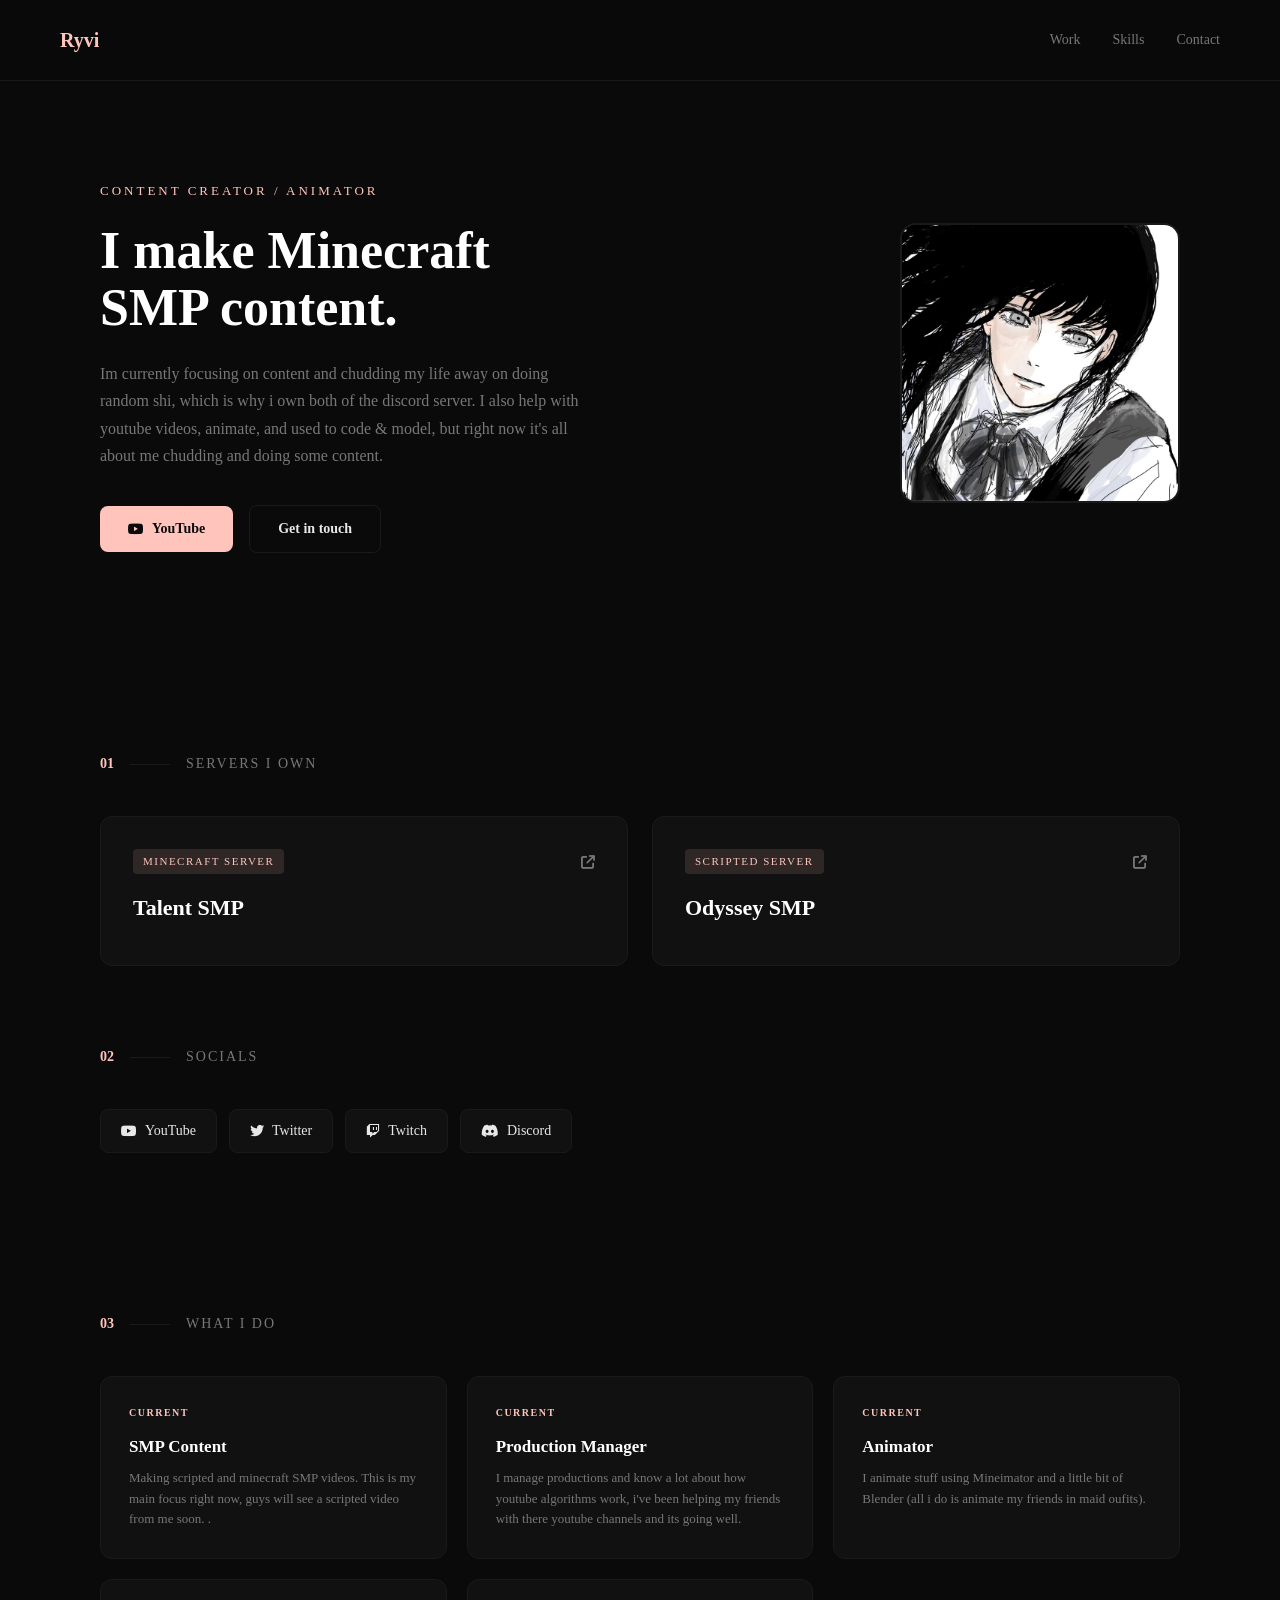
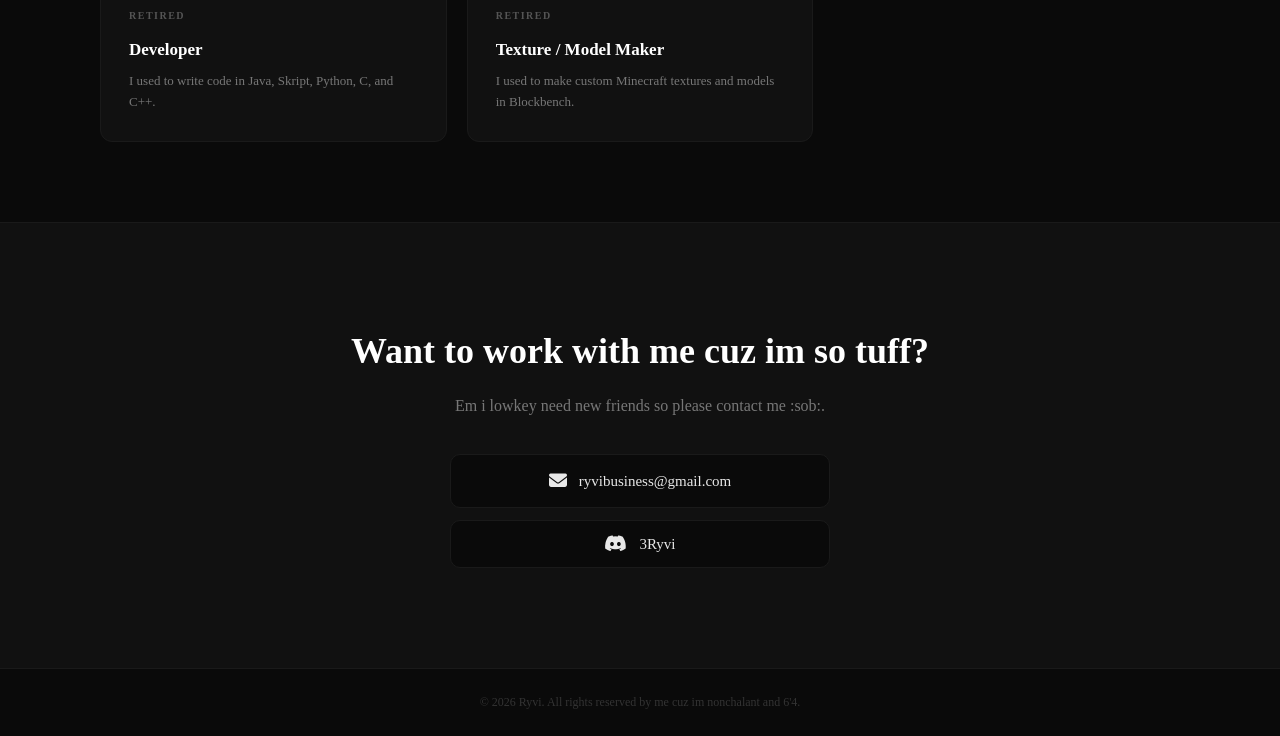
==== index.html @ 3d27b38e "Add files via upload" ====
<!DOCTYPE html>
<html lang="en">
<head>
    <meta charset="UTF-8">
    <meta name="viewport" content="width=device-width, initial-scale=1.0">
    <title>Cute femboy shi</title>
    <link rel="stylesheet" href="https://cdnjs.cloudflare.com/ajax/libs/font-awesome/6.4.0/css/all.min.css">
    <link rel="stylesheet" href="style.css">
</head>
<body>

    <nav>
        <a href="#" class="nav-name">Ryvi</a>
        <div class="nav-right">
            <a href="#work">Work</a>
            <a href="#skills">Skills</a>
            <a href="#contact">Contact</a>
        </div>
    </nav>

    <!-- HERO -->
    <section class="hero">
        <div class="hero-left">
            <p class="label">content creator / animator</p>
            <h1>I make Minecraft<br>SMP content.</h1>
            <p class="hero-desc">Im currently focusing on content and chudding my life away on doing random shi, which is why i own both of the discord server. I also help with youtube videos, animate, and used to code & model, but right now it's all about me chudding and doing some content.</p>
            <div class="hero-links">
                <a href="https://www.youtube.com/@3Ryvi" target="_blank" class="btn-primary"><i class="fab fa-youtube"></i> YouTube</a>
                <a href="#contact" class="btn-outline">Get in touch</a>
            </div>
        </div>
        <div class="hero-right">
            <img src="pfp.jpg" alt="Ryvi" class="hero-img" onerror="this.src='https://ui-avatars.com/api/?name=R&background=FFC5BD&color=0a0a0a&size=300&font-size=0.45&bold=true'">
        </div>
    </section>

    <!-- WORK / SERVERS -->
    <section class="work" id="work">
        <div class="section-label">
            <span class="label-num">01</span>
            <span class="label-line"></span>
            <span class="label-text">Servers I Own</span>
        </div>

        <div class="project-grid">
            <a href="https://discord.gg/pHxpQWbKGr" target="_blank" class="project-card">
                <div class="project-top">
                    <span class="project-tag">Minecraft Server</span>
                    <i class="fas fa-arrow-up-right-from-square project-icon"></i>
                </div>
                <h2>Talent SMP</h2>
            </a>
            <a href="https://discord.gg/6WhpZ3R9Uc" target="_blank" class="project-card">
                <div class="project-top">
                    <span class="project-tag">Scripted Server</span>
                    <i class="fas fa-arrow-up-right-from-square project-icon"></i>
                </div>
                <h2>Odyssey SMP</h2>
            </a>
        </div>

        <div class="section-label" style="margin-top: 80px;">
            <span class="label-num">02</span>
            <span class="label-line"></span>
            <span class="label-text">Socials</span>
        </div>

        <div class="socials-row">
            <a href="https://www.youtube.com/@3Ryvi" target="_blank" class="social-chip"><i class="fab fa-youtube"></i> YouTube</a>
            <a href="https://x.com/3Ryvi" target="_blank" class="social-chip"><i class="fab fa-twitter"></i> Twitter</a>
            <a href="https://www.twitch.tv/ryviaim" target="_blank" class="social-chip"><i class="fab fa-twitch"></i> Twitch</a>
            <button onclick="copyDiscord()" id="discord-chip" class="social-chip"><i class="fab fa-discord"></i> Discord</button>
        </div>
    </section>

    <!-- SKILLS -->
    <section class="skills" id="skills">
        <div class="section-label">
            <span class="label-num">03</span>
            <span class="label-line"></span>
            <span class="label-text">What I Do</span>
        </div>

        <div class="skills-grid">
            <div class="skill-block">
                <div class="skill-status current">current</div>
                <h3>SMP Content</h3>
                <p>Making scripted and minecraft SMP videos. This is my main focus right now, guys will see a scripted video from me soon. .</p>
            </div>
            <div class="skill-block">
                <div class="skill-status current">current</div>
                <h3>Production Manager</h3>
                <p>I manage productions and know a lot about how youtube algorithms work, i've been helping my friends with there youtube channels and its going well.</p>
            </div>
            <div class="skill-block">
                <div class="skill-status current">current</div>
                <h3>Animator</h3>
                <p>I animate stuff using Mineimator and a little bit of Blender (all i do is animate my friends in maid oufits).</p>
            </div>
            <div class="skill-block">
                <div class="skill-status retired">retired</div>
                <h3>Developer</h3>
                <p>I used to write code in Java, Skript, Python, C, and C++.</p>
            </div>
            <div class="skill-block">
                <div class="skill-status retired">retired</div>
                <h3>Texture / Model Maker</h3>
                <p>I used to make custom Minecraft textures and models in Blockbench.</p>
            </div>
        </div>
    </section>

    <!-- CONTACT -->
    <section class="contact" id="contact">
        <div class="contact-inner">
            <h2>Want to work with me cuz im so tuff?</h2>
            <p>Em i lowkey need new friends so please contact me :sob:.</p>
            <div class="contact-methods">
                <a href="mailto:ryvibusiness@gmail.com" class="contact-link">
                    <i class="fas fa-envelope"></i>
                    <span>ryvibusiness@gmail.com</span>
                </a>
                <button onclick="copyDiscord()" id="discord-contact" class="contact-link">
                    <i class="fab fa-discord"></i>
                    <span>3Ryvi</span>
                </button>
            </div>
        </div>
    </section>

    <footer>
        <p>&copy; 2026 Ryvi. All rights reserved by me cuz im nonchalant and 6'4.</p>
    </footer>

    <script>
        function copyDiscord() {
            navigator.clipboard.writeText('3Ryvi').then(() => {
                // Update chip
                const chip = document.getElementById('discord-chip');
                chip.innerHTML = '<i class="fas fa-check"></i> Copied!';
                // Update contact link
                const cl = document.getElementById('discord-contact');
                if (cl) cl.querySelector('span').textContent = 'Copied!';

                setTimeout(() => {
                    chip.innerHTML = '<i class="fab fa-discord"></i> Discord';
                    if (cl) cl.querySelector('span').textContent = '3Ryvi';
                }, 2000);
            });
        }

        // Simple scroll reveal
        const reveals = document.querySelectorAll('.project-card, .skill-block, .contact-inner');
        const obs = new IntersectionObserver((entries) => {
            entries.forEach(e => {
                if (e.isIntersecting) {
                    e.target.classList.add('visible');
                }
            });
        }, { threshold: 0.15 });
        reveals.forEach(el => obs.observe(el));
    </script>
</body>
</html>
---- style.css ----
/* ===== RESET & BASE ===== */
* {
    margin: 0;
    padding: 0;
    box-sizing: border-box;
}

:root {
    --bg: #0a0a0a;
    --surface: #111111;
    --border: #1a1a1a;
    --pink: #FFC5BD;
    --pink-dim: rgba(255, 197, 189, 0.12);
    --text: #e8e8e8;
    --muted: #777;
}

html {
    scroll-behavior: smooth;
}

body {
    background: var(--bg);
    color: var(--text);
    font-family: 'Comic Sans MS', 'Comic Sans', cursive;
    line-height: 1.6;
    -webkit-font-smoothing: antialiased;
}

::selection {
    background: var(--pink);
    color: #000;
}

a {
    text-decoration: none;
    color: inherit;
}

/* ===== NAV ===== */
nav {
    display: flex;
    justify-content: space-between;
    align-items: center;
    padding: 24px 60px;
    position: sticky;
    top: 0;
    z-index: 50;
    background: rgba(10, 10, 10, 0.85);
    backdrop-filter: blur(10px);
    border-bottom: 1px solid var(--border);
}

.nav-name {
    font-size: 20px;
    font-weight: bold;
    color: var(--pink);
}

.nav-right {
    display: flex;
    gap: 32px;
}

.nav-right a {
    font-size: 14px;
    color: var(--muted);
    transition: color 0.25s;
}

.nav-right a:hover {
    color: var(--text);
}

/* ===== HERO ===== */
.hero {
    display: flex;
    align-items: center;
    justify-content: space-between;
    padding: 100px 60px 120px;
    max-width: 1200px;
    margin: 0 auto;
    gap: 60px;
}

.hero-left {
    max-width: 600px;
}

.label {
    font-size: 13px;
    text-transform: uppercase;
    letter-spacing: 3px;
    color: var(--pink);
    margin-bottom: 20px;
}

.hero h1 {
    font-size: 52px;
    line-height: 1.1;
    margin-bottom: 24px;
    color: #fff;
}

.hero-desc {
    font-size: 16px;
    color: var(--muted);
    max-width: 480px;
    margin-bottom: 36px;
    line-height: 1.7;
}

.hero-links {
    display: flex;
    gap: 16px;
    align-items: center;
}

.btn-primary {
    display: inline-flex;
    align-items: center;
    gap: 8px;
    background: var(--pink);
    color: #0a0a0a;
    padding: 12px 28px;
    border-radius: 8px;
    font-weight: bold;
    font-size: 14px;
    font-family: inherit;
    transition: transform 0.2s, box-shadow 0.2s;
}

.btn-primary:hover {
    transform: translateY(-2px);
    box-shadow: 0 8px 24px rgba(255, 197, 189, 0.25);
}

.btn-outline {
    display: inline-flex;
    align-items: center;
    gap: 8px;
    border: 1px solid var(--border);
    color: var(--text);
    padding: 12px 28px;
    border-radius: 8px;
    font-weight: bold;
    font-size: 14px;
    font-family: inherit;
    transition: border-color 0.25s;
}

.btn-outline:hover {
    border-color: var(--pink);
    color: var(--pink);
}

.hero-right {
    flex-shrink: 0;
}

.hero-img {
    width: 280px;
    height: 280px;
    object-fit: cover;
    border-radius: 16px;
    border: 2px solid var(--border);
}

/* ===== SECTIONS ===== */
.work, .skills {
    max-width: 1200px;
    margin: 0 auto;
    padding: 80px 60px;
}

.section-label {
    display: flex;
    align-items: center;
    gap: 16px;
    margin-bottom: 40px;
}

.label-num {
    font-size: 14px;
    color: var(--pink);
    font-weight: bold;
}

.label-line {
    width: 40px;
    height: 1px;
    background: var(--border);
}

.label-text {
    font-size: 14px;
    text-transform: uppercase;
    letter-spacing: 2px;
    color: var(--muted);
}

/* ===== PROJECT CARDS ===== */
.project-grid {
    display: grid;
    grid-template-columns: 1fr 1fr;
    gap: 24px;
}

.project-card {
    background: var(--surface);
    border: 1px solid var(--border);
    border-radius: 12px;
    padding: 32px;
    transition: transform 0.3s, border-color 0.3s;
    opacity: 0;
    transform: translateY(20px);
    transition: opacity 0.5s, transform 0.5s, border-color 0.3s;
}

.project-card.visible {
    opacity: 1;
    transform: translateY(0);
}

.project-card:hover {
    border-color: var(--pink);
    transform: translateY(-4px);
}

.project-card.visible:hover {
    transform: translateY(-4px);
}

.project-top {
    display: flex;
    justify-content: space-between;
    align-items: center;
    margin-bottom: 16px;
}

.project-tag {
    font-size: 11px;
    text-transform: uppercase;
    letter-spacing: 1.5px;
    color: var(--pink);
    background: var(--pink-dim);
    padding: 4px 10px;
    border-radius: 4px;
}

.project-icon {
    color: var(--muted);
    font-size: 14px;
    transition: color 0.25s;
}

.project-card:hover .project-icon {
    color: var(--pink);
}

.project-card h2 {
    font-size: 22px;
    margin-bottom: 8px;
    color: #fff;
}

.project-card p {
    font-size: 14px;
    color: var(--muted);
    line-height: 1.5;
}

/* ===== SOCIALS ROW ===== */
.socials-row {
    display: flex;
    gap: 12px;
    flex-wrap: wrap;
}

.social-chip {
    display: inline-flex;
    align-items: center;
    gap: 8px;
    padding: 10px 20px;
    border-radius: 8px;
    background: var(--surface);
    border: 1px solid var(--border);
    color: var(--text);
    font-size: 14px;
    font-family: inherit;
    cursor: pointer;
    transition: border-color 0.25s, color 0.25s;
}

.social-chip:hover {
    border-color: var(--pink);
    color: var(--pink);
}

/* ===== SKILLS GRID ===== */
.skills-grid {
    display: grid;
    grid-template-columns: repeat(3, 1fr);
    gap: 20px;
}

.skill-block {
    background: var(--surface);
    border: 1px solid var(--border);
    border-radius: 12px;
    padding: 28px;
    opacity: 0;
    transform: translateY(20px);
    transition: opacity 0.5s, transform 0.5s, border-color 0.3s;
}

.skill-block.visible {
    opacity: 1;
    transform: translateY(0);
}

.skill-block:hover {
    border-color: #222;
}

.skill-status {
    font-size: 10px;
    text-transform: uppercase;
    letter-spacing: 1.5px;
    font-weight: bold;
    margin-bottom: 12px;
}

.skill-status.current {
    color: var(--pink);
}

.skill-status.retired {
    color: #555;
}

.skill-block h3 {
    font-size: 17px;
    margin-bottom: 8px;
    color: #fff;
}

.skill-block p {
    font-size: 13px;
    color: var(--muted);
    line-height: 1.6;
}

/* ===== CONTACT ===== */
.contact {
    background: var(--surface);
    border-top: 1px solid var(--border);
    padding: 100px 60px;
}

.contact-inner {
    max-width: 600px;
    margin: 0 auto;
    text-align: center;
    opacity: 0;
    transform: translateY(20px);
    transition: opacity 0.5s, transform 0.5s;
}

.contact-inner.visible {
    opacity: 1;
    transform: translateY(0);
}

.contact h2 {
    font-size: 36px;
    margin-bottom: 12px;
    color: #fff;
}

.contact > .contact-inner > p {
    color: var(--muted);
    font-size: 16px;
    margin-bottom: 36px;
}

.contact-methods {
    display: flex;
    flex-direction: column;
    gap: 12px;
    align-items: center;
}

.contact-link {
    display: inline-flex;
    align-items: center;
    gap: 12px;
    padding: 14px 28px;
    border: 1px solid var(--border);
    border-radius: 10px;
    background: var(--bg);
    color: var(--text);
    font-size: 15px;
    font-family: inherit;
    cursor: pointer;
    transition: border-color 0.25s;
    width: 100%;
    max-width: 380px;
    justify-content: center;
}

.contact-link:hover {
    border-color: var(--pink);
    color: var(--pink);
}

.contact-link i {
    font-size: 18px;
}

/* ===== FOOTER ===== */
footer {
    padding: 24px 60px;
    border-top: 1px solid var(--border);
    text-align: center;
}

footer p {
    font-size: 12px;
    color: #333;
}

/* ===== SCROLLBAR ===== */
::-webkit-scrollbar {
    width: 6px;
}

::-webkit-scrollbar-track {
    background: var(--bg);
}

::-webkit-scrollbar-thumb {
    background: #222;
    border-radius: 3px;
}

/* ===== RESPONSIVE ===== */
@media (max-width: 900px) {
    .hero {
        flex-direction: column;
        text-align: center;
        padding: 60px 24px 80px;
    }
    .hero-desc {
        margin-left: auto;
        margin-right: auto;
    }
    .hero-links {
        justify-content: center;
    }
    .hero h1 {
        font-size: 36px;
    }
    nav {
        padding: 16px 24px;
    }
    .work, .skills {
        padding: 60px 24px;
    }
    .project-grid {
        grid-template-columns: 1fr;
    }
    .skills-grid {
        grid-template-columns: 1fr 1fr;
    }
    .contact {
        padding: 60px 24px;
    }
}

@media (max-width: 600px) {
    .skills-grid {
        grid-template-columns: 1fr;
    }
    .nav-right {
        gap: 20px;
    }
    .hero h1 {
        font-size: 30px;
    }
}
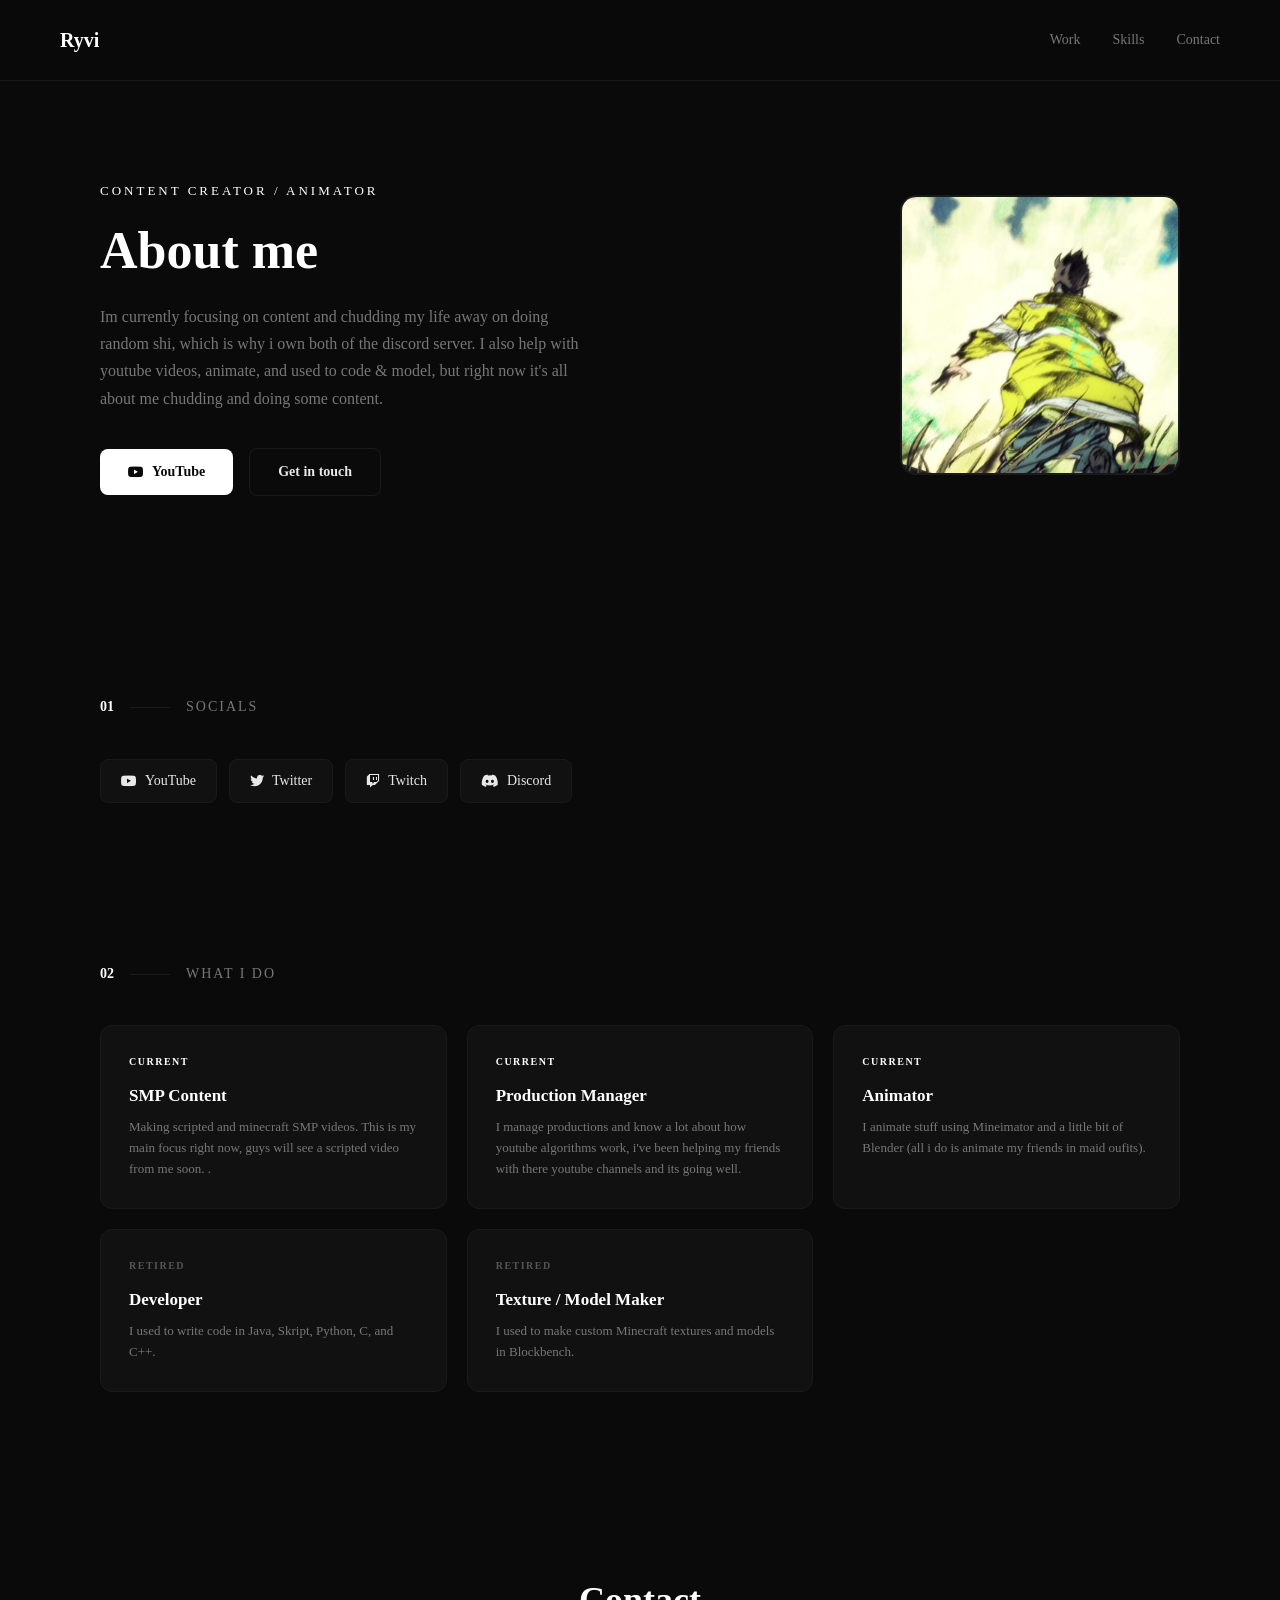
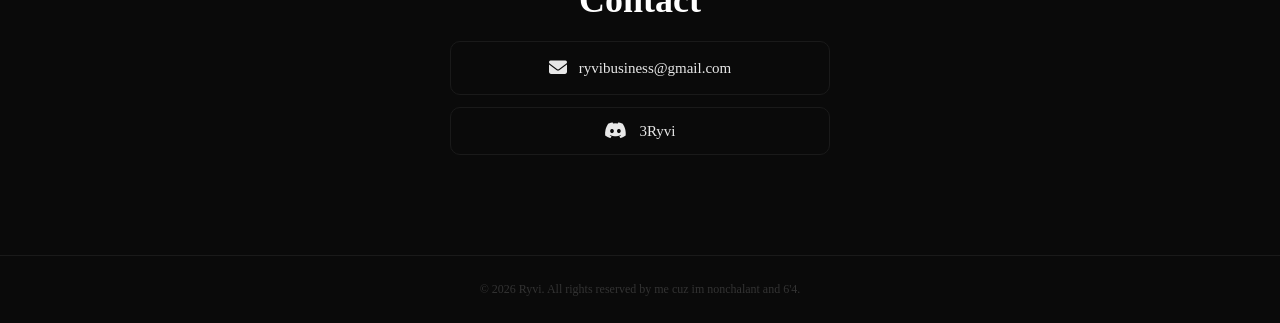
==== commit 879c16f1: "Add files via upload" ====
--- a/index.html
+++ b/index.html
@@ -3,7 +3,7 @@
 <head>
     <meta charset="UTF-8">
     <meta name="viewport" content="width=device-width, initial-scale=1.0">
-    <title>Cute femboy shi</title>
+    <title>Cute kawaii shi</title>
     <link rel="stylesheet" href="https://cdnjs.cloudflare.com/ajax/libs/font-awesome/6.4.0/css/all.min.css">
     <link rel="stylesheet" href="style.css">
 </head>
@@ -22,7 +22,7 @@
     <section class="hero">
         <div class="hero-left">
             <p class="label">content creator / animator</p>
-            <h1>I make Minecraft<br>SMP content.</h1>
+            <h1>About me</h1>
             <p class="hero-desc">Im currently focusing on content and chudding my life away on doing random shi, which is why i own both of the discord server. I also help with youtube videos, animate, and used to code & model, but right now it's all about me chudding and doing some content.</p>
             <div class="hero-links">
                 <a href="https://www.youtube.com/@3Ryvi" target="_blank" class="btn-primary"><i class="fab fa-youtube"></i> YouTube</a>
@@ -30,7 +30,7 @@
             </div>
         </div>
         <div class="hero-right">
-            <img src="pfp.jpg" alt="Ryvi" class="hero-img" onerror="this.src='https://ui-avatars.com/api/?name=R&background=FFC5BD&color=0a0a0a&size=300&font-size=0.45&bold=true'">
+            <img src="pfp.jpg" alt="Ryvi" class="hero-img" onerror="this.src='https://ui-avatars.com/api/?name=R&background=ffffff&color=0a0a0a&size=300&font-size=0.45&bold=true'">
         </div>
     </section>
 
@@ -39,36 +39,13 @@
         <div class="section-label">
             <span class="label-num">01</span>
             <span class="label-line"></span>
-            <span class="label-text">Servers I Own</span>
-        </div>
-
-        <div class="project-grid">
-            <a href="https://discord.gg/pHxpQWbKGr" target="_blank" class="project-card">
-                <div class="project-top">
-                    <span class="project-tag">Minecraft Server</span>
-                    <i class="fas fa-arrow-up-right-from-square project-icon"></i>
-                </div>
-                <h2>Talent SMP</h2>
-            </a>
-            <a href="https://discord.gg/6WhpZ3R9Uc" target="_blank" class="project-card">
-                <div class="project-top">
-                    <span class="project-tag">Scripted Server</span>
-                    <i class="fas fa-arrow-up-right-from-square project-icon"></i>
-                </div>
-                <h2>Odyssey SMP</h2>
-            </a>
-        </div>
-
-        <div class="section-label" style="margin-top: 80px;">
-            <span class="label-num">02</span>
-            <span class="label-line"></span>
             <span class="label-text">Socials</span>
         </div>
 
         <div class="socials-row">
             <a href="https://www.youtube.com/@3Ryvi" target="_blank" class="social-chip"><i class="fab fa-youtube"></i> YouTube</a>
             <a href="https://x.com/3Ryvi" target="_blank" class="social-chip"><i class="fab fa-twitter"></i> Twitter</a>
-            <a href="https://www.twitch.tv/ryviaim" target="_blank" class="social-chip"><i class="fab fa-twitch"></i> Twitch</a>
+            <a href="https://www.twitch.tv/g3ryze" target="_blank" class="social-chip"><i class="fab fa-twitch"></i> Twitch</a>
             <button onclick="copyDiscord()" id="discord-chip" class="social-chip"><i class="fab fa-discord"></i> Discord</button>
         </div>
     </section>
@@ -76,7 +53,7 @@
     <!-- SKILLS -->
     <section class="skills" id="skills">
         <div class="section-label">
-            <span class="label-num">03</span>
+            <span class="label-num">02</span>
             <span class="label-line"></span>
             <span class="label-text">What I Do</span>
         </div>
@@ -113,8 +90,7 @@
     <!-- CONTACT -->
     <section class="contact" id="contact">
         <div class="contact-inner">
-            <h2>Want to work with me cuz im so tuff?</h2>
-            <p>Em i lowkey need new friends so please contact me :sob:.</p>
+            <h2>Contact</h2>
             <div class="contact-methods">
                 <a href="mailto:ryvibusiness@gmail.com" class="contact-link">
                     <i class="fas fa-envelope"></i>
--- a/style.css
+++ b/style.css
@@ -9,8 +9,8 @@
     --bg: #0a0a0a;
     --surface: #111111;
     --border: #1a1a1a;
-    --pink: #FFC5BD;
-    --pink-dim: rgba(255, 197, 189, 0.12);
+    --pink: #ffffff;
+    --pink-dim: rgba(255, 255, 255, 0.12);
     --text: #e8e8e8;
     --muted: #777;
 }
@@ -132,7 +132,7 @@
 
 .btn-primary:hover {
     transform: translateY(-2px);
-    box-shadow: 0 8px 24px rgba(255, 197, 189, 0.25);
+    box-shadow: 0 8px 24px rgba(255, 255, 255, 0.25);
 }
 
 .btn-outline {
@@ -353,8 +353,7 @@
 
 /* ===== CONTACT ===== */
 .contact {
-    background: var(--surface);
-    border-top: 1px solid var(--border);
+    background: var(--bg);
     padding: 100px 60px;
 }
 
